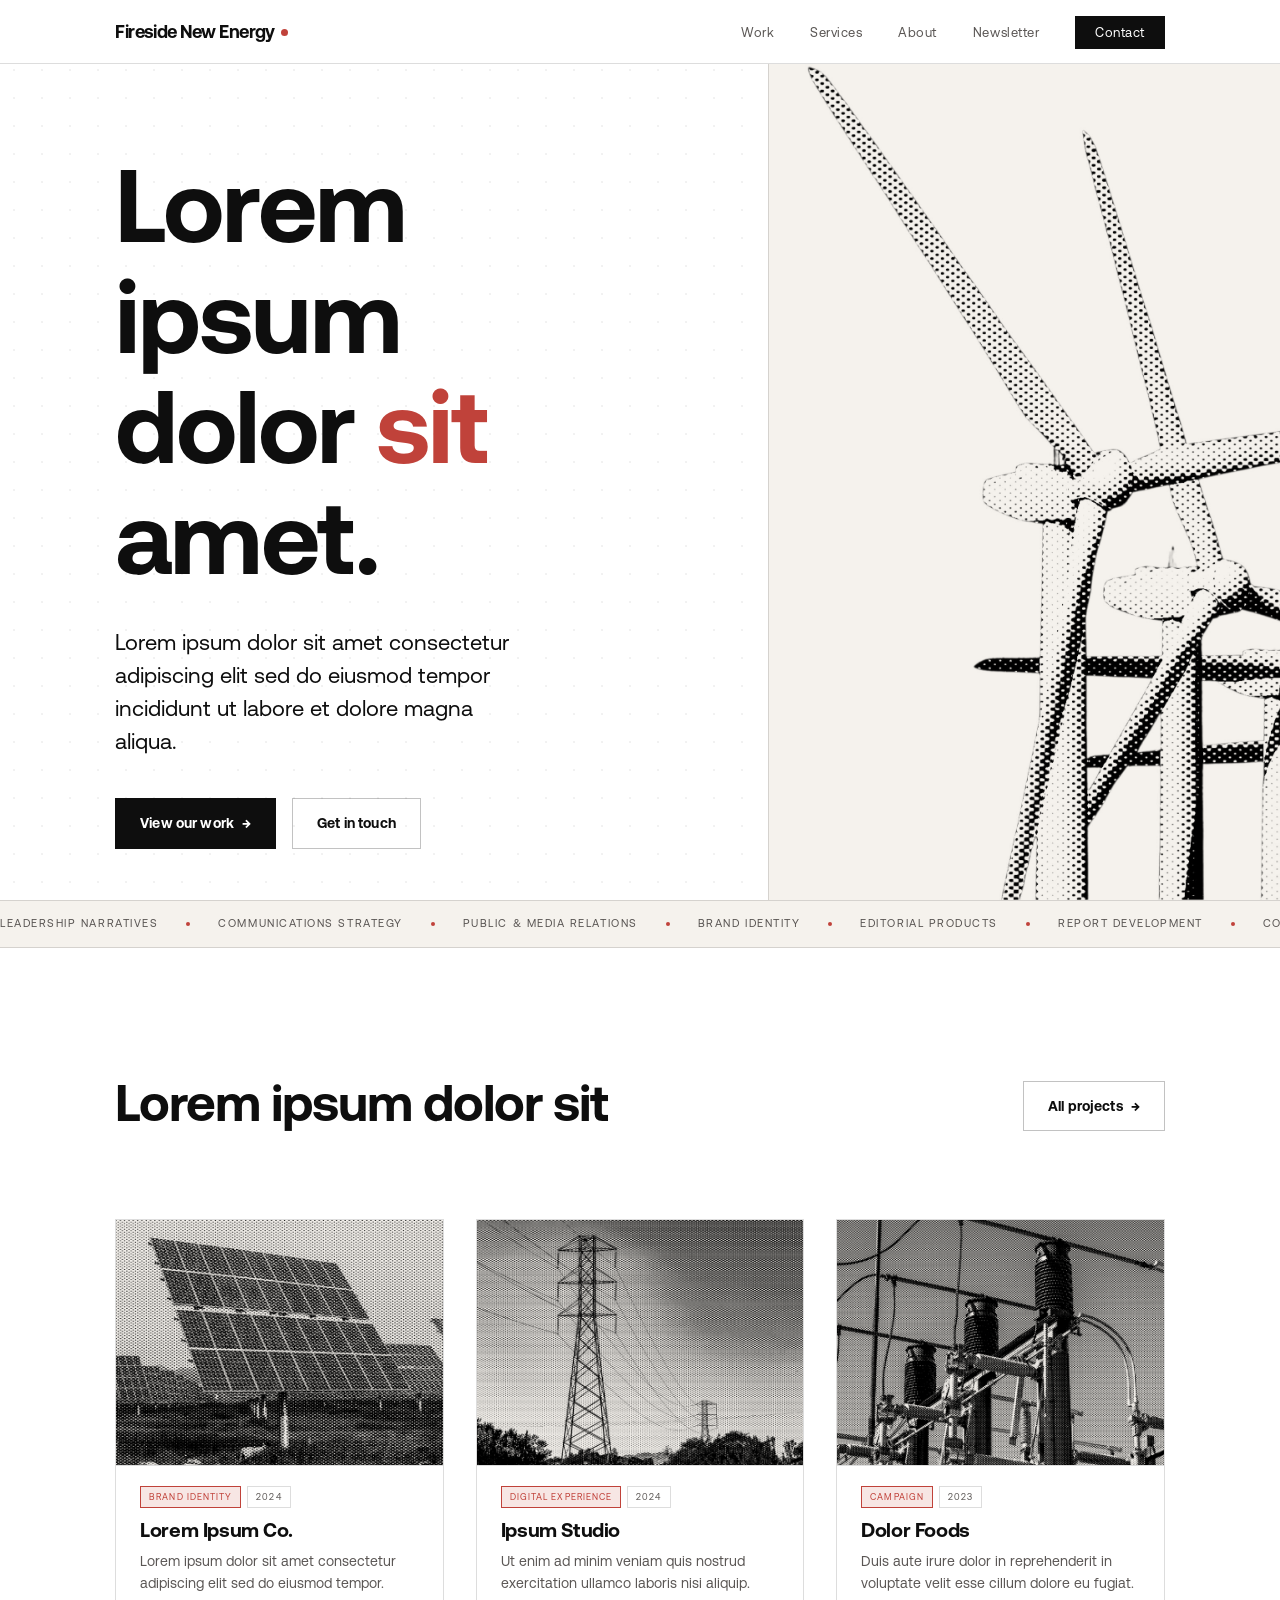
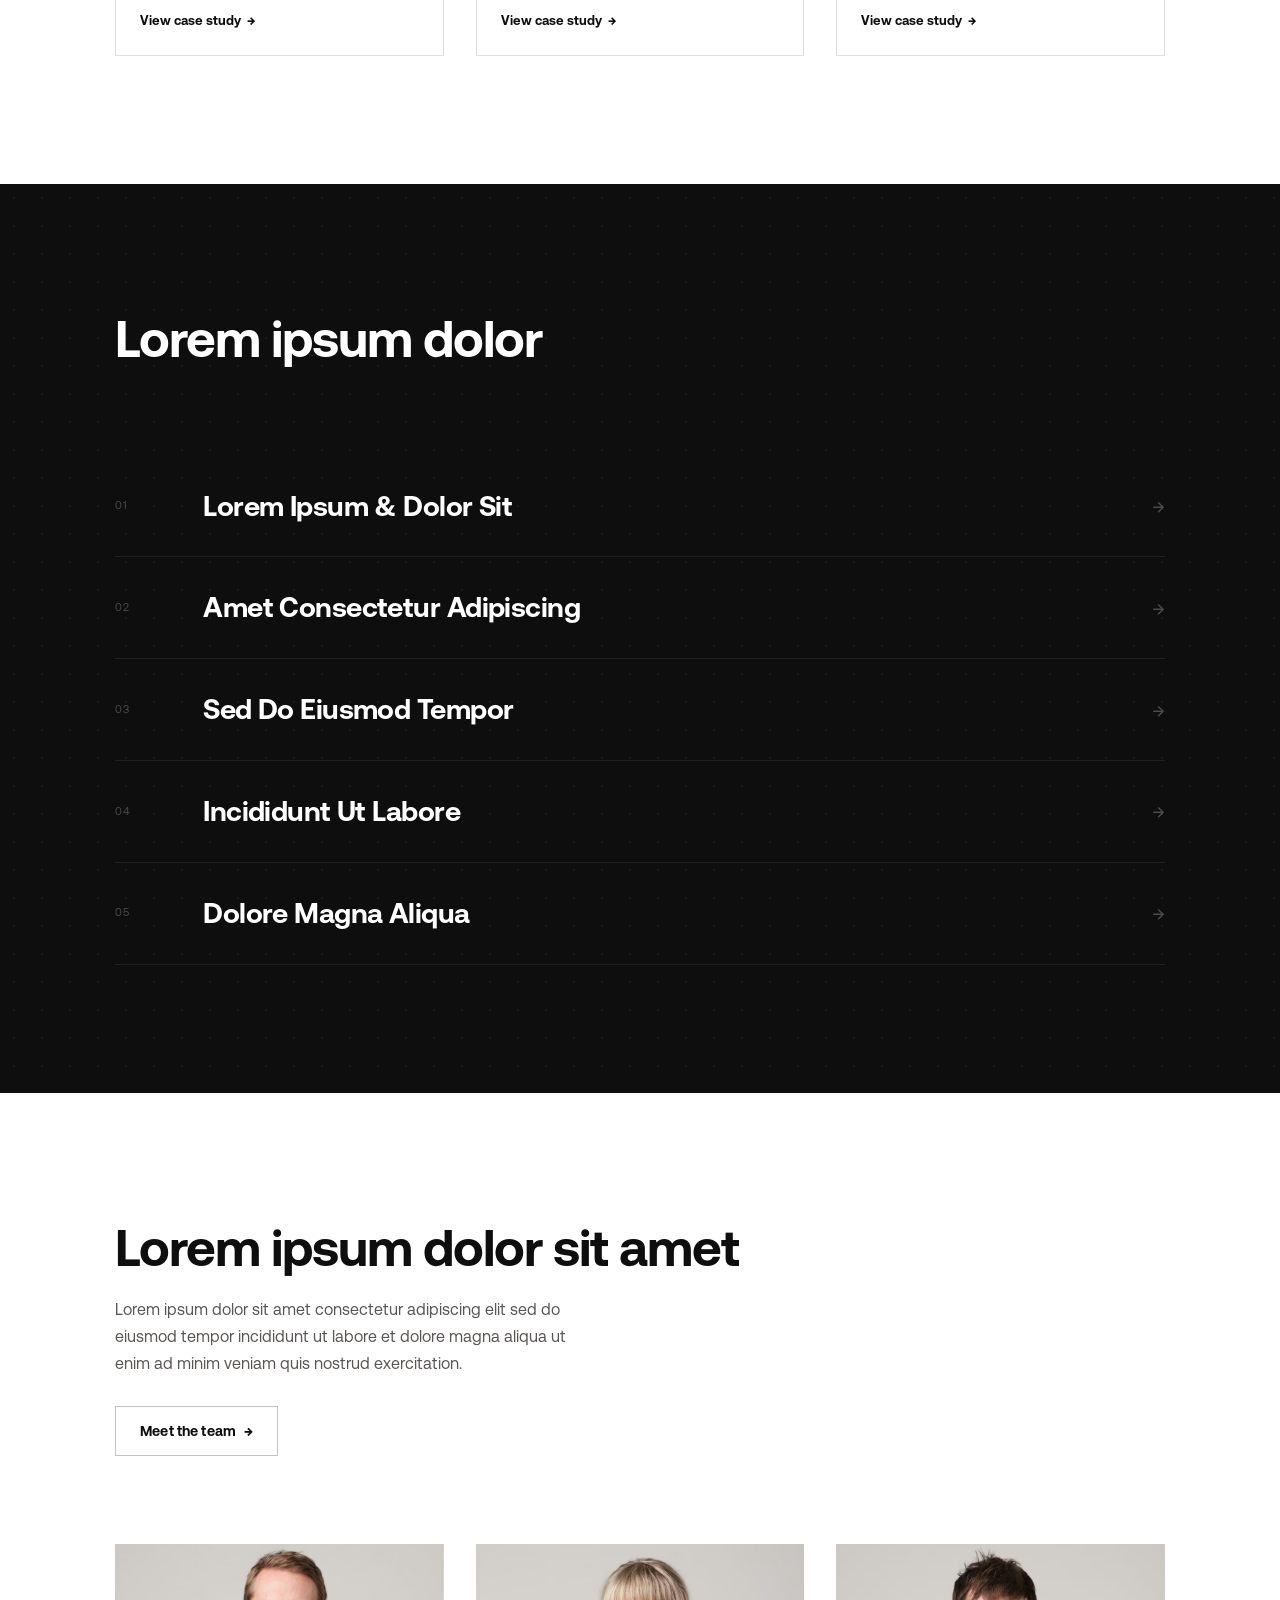
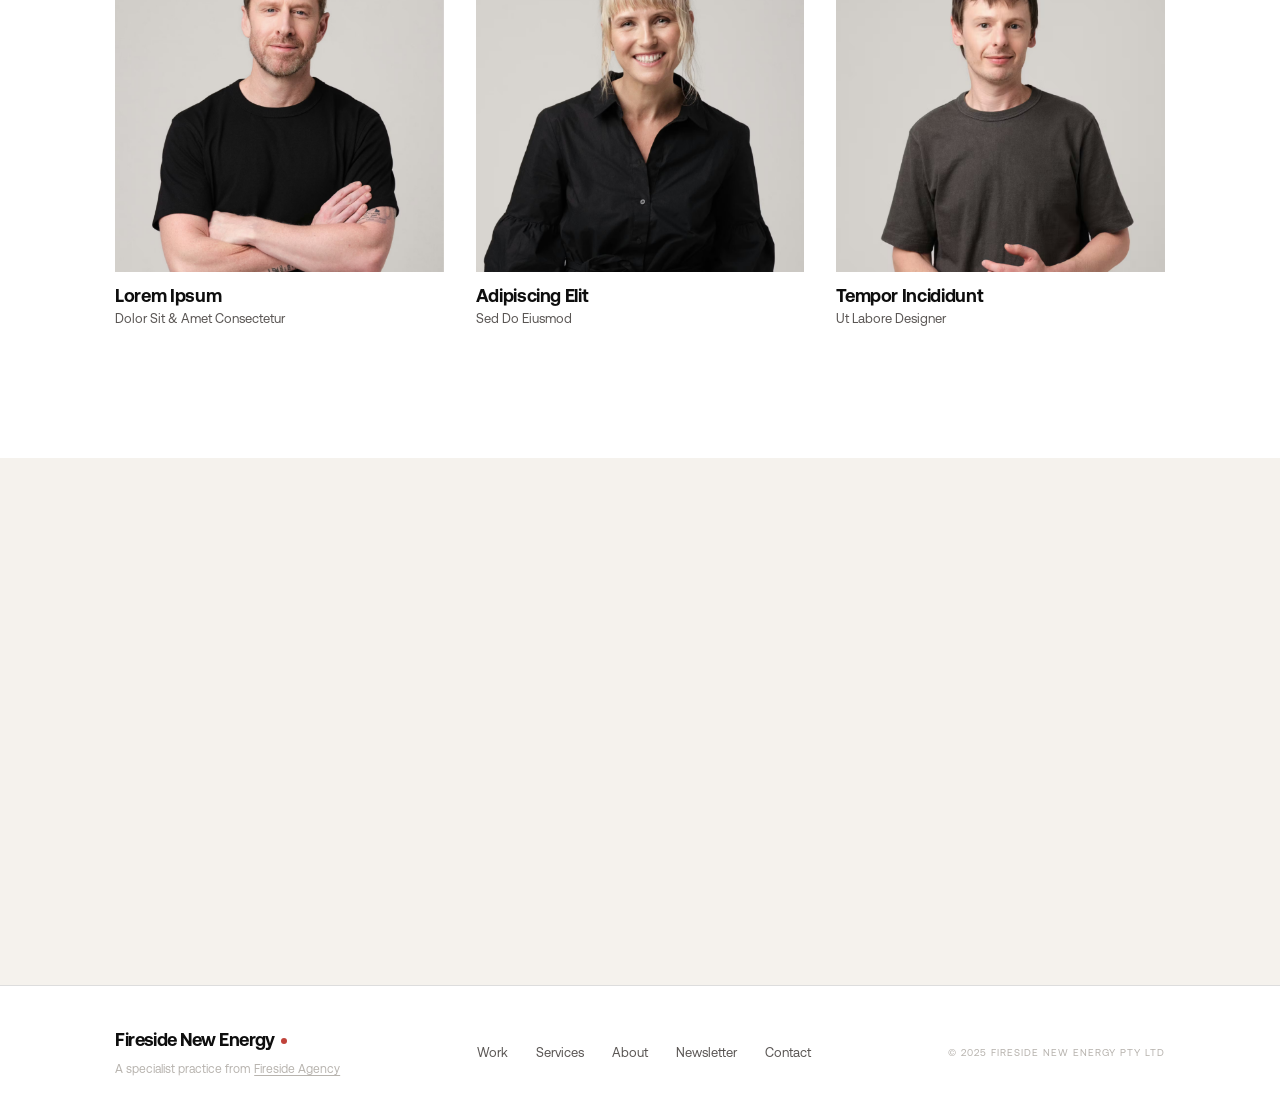
==== index.html @ 0c23ca1c "Initial commit" ====
<!DOCTYPE html>
<html lang="en">
<head>
<meta charset="UTF-8">
<meta name="viewport" content="width=device-width, initial-scale=1.0">
<title>Fireside — Creative Agency</title>
<link rel="stylesheet" href="styles.css">
<style>

/* ---- Utilities ---- */
.section { padding: clamp(72px, 10vw, 140px) 0; }

.anno {
  font-size: 10px;
  font-weight: 400;
  letter-spacing: 0.12em;
  text-transform: uppercase;
  color: var(--red);
  display: flex;
  align-items: center;
  gap: 6px;
}
.anno::before {
  content: '';
  width: 16px;
  height: 1px;
  background: var(--red);
  flex-shrink: 0;
}

/* ---- Hero ---- */
.hero {
  height: 100vh;
  display: grid;
  grid-template-columns: 1fr 40%;
  padding-top: var(--nav-h);
  overflow: hidden;
}
.hero-text {
  display: flex;
  flex-direction: column;
  justify-content: flex-end;
  padding: 0 var(--gutter);
  overflow: hidden;
}
.hero-inner {
  padding: clamp(32px, 4vw, 56px) 0;
  display: grid;
  grid-template-columns: 1fr auto;
  align-items: end;
  gap: 40px;
}
.hero-eyebrow { display: flex; align-items: center; gap: 12px; margin-bottom: 28px; }
.hero-title { max-width: 14ch; margin-bottom: 32px; }
.hero-title em { font-style: normal; color: var(--red); }
.hero-sub { display: flex; align-items: flex-start; gap: 40px; flex-wrap: wrap; }
.hero-desc { max-width: 420px; }
.hero-actions { display: flex; align-items: center; gap: 16px; flex-shrink: 0; }
.hero-image-zone {
  background: var(--cream);
  border-left: var(--border);
  overflow: hidden;
  display: flex;
  align-items: flex-end;
  justify-content: center;
}
.hero-image-zone img {
  width: 110%;
  height: 100%;
  object-fit: cover;
  object-position: left bottom;
  mix-blend-mode: multiply;
  display: block;
  transform: translateX(4%);
}

/* ---- Ticker ---- */
.ticker {
  border-top: var(--border);
  border-bottom: var(--border);
  padding: 14px 0;
  overflow: hidden;
  background: var(--cream);
}
.ticker-track {
  display: flex;
  width: max-content;
  animation: ticker 30s linear infinite;
}
.ticker-item {
  display: flex;
  align-items: center;
  font-size: 11px;
  letter-spacing: 0.14em;
  text-transform: uppercase;
  color: var(--gray-dark);
  white-space: nowrap;
  flex-shrink: 0;
}
.ticker-item .sep {
  width: 4px;
  height: 4px;
  background: var(--red);
  border-radius: 50%;
  flex-shrink: 0;
  margin: 0 28px;
}
@keyframes ticker {
  from { transform: translateX(0); }
  to   { transform: translateX(-50%); }
}

/* ---- Section header ---- */
.section-header {
  display: flex;
  align-items: flex-end;
  justify-content: space-between;
  gap: 24px;
  margin-bottom: clamp(40px, 5vw, 64px);
  padding-bottom: 24px;
  border-bottom: var(--border-bold);
}
.section-header-left { flex: 1; }

/* ---- Work cards ---- */
.work-grid {
  display: grid;
  grid-template-columns: repeat(3, 1fr);
  gap: var(--col-gap);
}
.work-card {
  display: block;
  border: var(--border);
  overflow: hidden;
  background: var(--white);
  transition: border-color 0.3s, transform 0.4s var(--ease), box-shadow 0.4s var(--ease);
  cursor: pointer;
}
.work-card:hover {
  border-color: var(--black);
  transform: translateY(-4px);
  box-shadow: 0 20px 40px rgba(14,14,14,0.08);
}
.work-card-img { aspect-ratio: 4 / 3; overflow: hidden; background: var(--cream); }
.work-card-body { padding: 20px 24px 24px; border-top: var(--border); }
.work-card-tags { display: flex; flex-wrap: wrap; gap: 6px; margin-bottom: 12px; }
.tag { font-size: 9px; letter-spacing: 0.12em; text-transform: uppercase; color: var(--gray-dark); border: var(--border); padding: 3px 8px; }
.tag-red { color: var(--red); border-color: var(--red); background: var(--red-muted); }
.work-card-title { font-size: 20px; margin-bottom: 8px; }
.work-card-desc { font-size: 14px; color: var(--gray-dark); line-height: 1.6; }
.work-card-link { display: flex; align-items: center; gap: 6px; margin-top: 16px; font-size: 13px; font-weight: 700; color: var(--black); transition: color 0.2s; }
.work-card:hover .work-card-link { color: var(--red); }
.work-card-link .arrow { transition: transform 0.3s var(--ease); }
.work-card:hover .work-card-link .arrow { transform: translateX(4px); }

/* ---- Services ---- */
.services-section {
  background: var(--black);
  color: var(--white);
  position: relative;
  overflow: hidden;
}
.services-section::before {
  content: '';
  position: absolute;
  inset: 0;
  background-image: radial-gradient(circle, rgba(255,255,255,0.04) 1px, transparent 1px);
  background-size: var(--grid-size) var(--grid-size);
}
.services-section h2 { color: var(--white); }
.services-section p { color: rgba(255,255,255,0.55); }
.services-section .section-header { border-bottom-color: rgba(255,255,255,0.12); }
.services-list { display: flex; flex-direction: column; position: relative; z-index: 1; }
.service-row {
  display: grid;
  grid-template-columns: 56px 1fr auto;
  align-items: center;
  gap: 32px;
  padding: 28px 0;
  border-bottom: 1px solid rgba(255,255,255,0.08);
  cursor: pointer;
  transition: all 0.3s var(--ease);
  position: relative;
}
.service-row::before {
  content: '';
  position: absolute;
  left: -32px; right: -32px;
  top: 0; bottom: 0;
  background: var(--red);
  opacity: 0;
  transition: opacity 0.3s;
  z-index: -1;
}
.service-row:hover::before { opacity: 0.06; }
.service-num { font-size: 11px; letter-spacing: 0.1em; color: rgba(255,255,255,0.25); }
.service-name {
  font-family: var(--font-title);
  font-weight: 700;
  font-size: clamp(20px, 2.5vw, 28px);
  color: var(--white);
  letter-spacing: -0.02em;
  transition: color 0.3s;
}
.service-row:hover .service-name { color: var(--red); }
.service-arrow { font-size: 20px; color: rgba(255,255,255,0.25); transition: all 0.3s var(--ease); }
.service-row:hover .service-arrow { color: var(--red); transform: translateX(6px); }

/* ---- Team ---- */
.team-grid {
  display: grid;
  grid-template-columns: repeat(3, 1fr);
  gap: var(--col-gap);
  margin-top: 40px;
}
.team-card { display: flex; flex-direction: column; gap: 14px; }
.team-photo { aspect-ratio: 1 / 1; overflow: hidden; }
.team-name { font-size: 18px; margin-bottom: 2px; }
.team-role { font-size: 13px; color: var(--gray-dark); }

/* ---- CTA section ---- */
.cta-section {
  background: var(--cream);
  text-align: center;
  padding: clamp(80px, 12vw, 160px) 0;
  position: relative;
  overflow: hidden;
}
.cta-inner { position: relative; z-index: 1; }
.cta-section h2 { margin-bottom: 20px; }
.cta-section p { max-width: 480px; margin: 0 auto 40px; }

/* ---- Responsive ---- */
@media (max-width: 900px) {
  .work-grid { grid-template-columns: 1fr 1fr; }
  .team-grid { grid-template-columns: 1fr 1fr; }
  .hero { grid-template-columns: 1fr; }
  .hero-image-zone { display: none; }
  .hero-inner { grid-template-columns: 1fr; }
}
@media (max-width: 600px) {
  .work-grid { grid-template-columns: 1fr; }
  .team-grid { grid-template-columns: 1fr; }
  .section-header { flex-direction: column; align-items: flex-start; }
}
</style>
</head>
<body>

<!-- NAV + WORDMARK (injected by components.js) -->
<div id="site-nav"></div>

<!-- HERO -->
<section class="hero">
  <div class="hero-text">
    <div class="hero-inner">
      <div>
        <h1 class="hero-title reveal">
          <!-- cms:hero_title -->Lorem ipsum<br>dolor <em>sit</em><br>amet.<!-- /cms:hero_title -->
        </h1>
        <div class="hero-sub reveal reveal-delay-1">
          <p class="lead hero-desc">
            <!-- cms:hero_desc -->Lorem ipsum dolor sit amet consectetur adipiscing elit sed do eiusmod tempor incididunt ut labore et dolore magna aliqua.<!-- /cms:hero_desc -->
          </p>
          <div class="hero-actions">
            <a href="work.html" class="btn btn-primary btn-arrow"><!-- cms:hero_cta_primary -->View our work<!-- /cms:hero_cta_primary --></a>
            <a href="contact.html" class="btn btn-outline"><!-- cms:hero_cta_secondary -->Get in touch<!-- /cms:hero_cta_secondary --></a>
          </div>
        </div>
      </div>
    </div>
  </div>
  <div class="hero-image-zone">
    <img src="fIRE.png" alt="Halftone wind turbine illustration">
  </div>
</section>

<!-- TICKER -->
<div class="ticker">
  <div class="ticker-track" id="ticker-track">
    <span class="ticker-item">Leadership Narratives <span class="sep"></span></span>
    <span class="ticker-item">Communications Strategy <span class="sep"></span></span>
    <span class="ticker-item">Public & Media Relations <span class="sep"></span></span>
    <span class="ticker-item">Brand Identity <span class="sep"></span></span>
    <span class="ticker-item">Editorial Products <span class="sep"></span></span>
    <span class="ticker-item">Report Development <span class="sep"></span></span>
    <span class="ticker-item">Content Creation <span class="sep"></span></span>
    <span class="ticker-item">Crisis Management <span class="sep"></span></span>
    <span class="ticker-item">Organisational Narratives <span class="sep"></span></span>
    <span class="ticker-item">Campaign Development <span class="sep"></span></span>
    <span class="ticker-item">In-House Comms Support <span class="sep"></span></span>
    <span class="ticker-item">Leadership Narratives <span class="sep"></span></span>
    <span class="ticker-item">Communications Strategy <span class="sep"></span></span>
    <span class="ticker-item">Public & Media Relations <span class="sep"></span></span>
    <span class="ticker-item">Brand Identity <span class="sep"></span></span>
    <span class="ticker-item">Editorial Products <span class="sep"></span></span>
    <span class="ticker-item">Report Development <span class="sep"></span></span>
    <span class="ticker-item">Content Creation <span class="sep"></span></span>
    <span class="ticker-item">Crisis Management <span class="sep"></span></span>
    <span class="ticker-item">Organisational Narratives <span class="sep"></span></span>
    <span class="ticker-item">Campaign Development <span class="sep"></span></span>
    <span class="ticker-item">In-House Comms Support <span class="sep"></span></span>
    <span class="ticker-item">Environmental Design <span class="sep"></span></span>
  </div>
</div>

<!-- SELECTED WORK -->
<section class="section">
  <div class="container">
    <div class="section-header reveal">
      <div class="section-header-left">
        <h2><!-- cms:work_section_title -->Lorem ipsum dolor sit<!-- /cms:work_section_title --></h2>
      </div>
      <a href="work.html" class="btn btn-outline btn-arrow">All projects</a>
    </div>

    <div class="work-grid">

      <!-- Card 1 -->
      <a href="case-study.html" class="work-card reveal">
        <div class="work-card-img">
          <img src="43_ideas.png" alt="Solar panels — Hearthstone Co." style="width:100%;height:100%;object-fit:cover;object-position:center;display:block;mix-blend-mode:multiply;background:var(--cream);">
        </div>
        <div class="work-card-body">
          <div class="work-card-tags">
            <span class="tag tag-red"><!-- cms:work_card1_tag -->Brand Identity<!-- /cms:work_card1_tag --></span>
            <span class="tag">2024</span>
          </div>
          <h3 class="work-card-title"><!-- cms:work_card1_title -->Lorem Ipsum Co.<!-- /cms:work_card1_title --></h3>
          <p class="work-card-desc"><!-- cms:work_card1_desc -->Lorem ipsum dolor sit amet consectetur adipiscing elit sed do eiusmod tempor.<!-- /cms:work_card1_desc --></p>
          <span class="work-card-link">View case study <span class="arrow">→</span></span>
        </div>
      </a>

      <!-- Card 2 -->
      <a href="case-study.html" class="work-card reveal reveal-delay-1">
        <div class="work-card-img">
          <img src="43_ideas__2_.png" alt="Electricity pylons — Vellum Studio" style="width:100%;height:100%;object-fit:cover;object-position:center top;display:block;mix-blend-mode:multiply;background:var(--cream);">
        </div>
        <div class="work-card-body">
          <div class="work-card-tags">
            <span class="tag tag-red"><!-- cms:work_card2_tag -->Digital Experience<!-- /cms:work_card2_tag --></span>
            <span class="tag">2024</span>
          </div>
          <h3 class="work-card-title"><!-- cms:work_card2_title -->Ipsum Studio<!-- /cms:work_card2_title --></h3>
          <p class="work-card-desc"><!-- cms:work_card2_desc -->Ut enim ad minim veniam quis nostrud exercitation ullamco laboris nisi aliquip.<!-- /cms:work_card2_desc --></p>
          <span class="work-card-link">View case study <span class="arrow">→</span></span>
        </div>
      </a>

      <!-- Card 3 -->
      <a href="case-study.html" class="work-card reveal reveal-delay-2">
        <div class="work-card-img">
          <img src="43_ideas__3_.png" alt="Electrical substation — Mesa Foods" style="width:100%;height:100%;object-fit:cover;object-position:center;display:block;mix-blend-mode:multiply;background:var(--cream);">
        </div>
        <div class="work-card-body">
          <div class="work-card-tags">
            <span class="tag tag-red"><!-- cms:work_card3_tag -->Campaign<!-- /cms:work_card3_tag --></span>
            <span class="tag">2023</span>
          </div>
          <h3 class="work-card-title"><!-- cms:work_card3_title -->Dolor Foods<!-- /cms:work_card3_title --></h3>
          <p class="work-card-desc"><!-- cms:work_card3_desc -->Duis aute irure dolor in reprehenderit in voluptate velit esse cillum dolore eu fugiat.<!-- /cms:work_card3_desc --></p>
          <span class="work-card-link">View case study <span class="arrow">→</span></span>
        </div>
      </a>

    </div>
  </div>
</section>

<!-- SERVICES -->
<section class="section services-section">
  <div class="container">
    <div class="section-header reveal">
      <div class="section-header-left">
        <h2><!-- cms:services_title -->Lorem ipsum dolor<!-- /cms:services_title --></h2>
      </div>
    </div>

    <div class="services-list">
      <div class="service-row reveal">
        <span class="service-num">01</span>
        <span class="service-name"><!-- cms:service_1 -->Lorem Ipsum & Dolor Sit<!-- /cms:service_1 --></span>
        <span class="service-arrow">→</span>
      </div>
      <div class="service-row reveal reveal-delay-1">
        <span class="service-num">02</span>
        <span class="service-name"><!-- cms:service_2 -->Amet Consectetur Adipiscing<!-- /cms:service_2 --></span>
        <span class="service-arrow">→</span>
      </div>
      <div class="service-row reveal reveal-delay-2">
        <span class="service-num">03</span>
        <span class="service-name"><!-- cms:service_3 -->Sed Do Eiusmod Tempor<!-- /cms:service_3 --></span>
        <span class="service-arrow">→</span>
      </div>
      <div class="service-row reveal reveal-delay-3">
        <span class="service-num">04</span>
        <span class="service-name"><!-- cms:service_4 -->Incididunt Ut Labore<!-- /cms:service_4 --></span>
        <span class="service-arrow">→</span>
      </div>
      <div class="service-row reveal">
        <span class="service-num">05</span>
        <span class="service-name"><!-- cms:service_5 -->Dolore Magna Aliqua<!-- /cms:service_5 --></span>
        <span class="service-arrow">→</span>
      </div>
    </div>
  </div>
</section>

<!-- TEAM -->
<section class="section">
  <div class="container">
    <div class="section-header reveal">
      <div class="section-header-left">
        <h2><!-- cms:team_title -->Lorem ipsum dolor sit amet<!-- /cms:team_title --></h2>
        <p class="reveal" style="margin-top:20px;max-width:480px"><!-- cms:about_desc -->Lorem ipsum dolor sit amet consectetur adipiscing elit sed do eiusmod tempor incididunt ut labore et dolore magna aliqua ut enim ad minim veniam quis nostrud exercitation.<!-- /cms:about_desc --></p>
        <a href="about.html" class="btn btn-outline btn-arrow reveal" style="margin-top:28px"><!-- cms:about_cta -->Meet the team<!-- /cms:about_cta --></a>
      </div>
    </div>

    <div class="team-grid">
      <div class="team-card reveal">
        <div class="team-photo">
          <img src="1.png" alt="Alex Morrison" style="width:100%;height:100%;object-fit:cover;object-position:center;display:block;">
        </div>
        <div>
          <h4 class="team-name"><!-- cms:team1_name -->Lorem Ipsum<!-- /cms:team1_name --></h4>
          <p class="team-role"><!-- cms:team1_role -->Dolor Sit & Amet Consectetur<!-- /cms:team1_role --></p>
        </div>
      </div>
      <div class="team-card reveal reveal-delay-1">
        <div class="team-photo">
          <img src="2.png" alt="Jamie Chen" style="width:100%;height:100%;object-fit:cover;object-position:center;display:block;">
        </div>
        <div>
          <h4 class="team-name"><!-- cms:team2_name -->Adipiscing Elit<!-- /cms:team2_name --></h4>
          <p class="team-role"><!-- cms:team2_role -->Sed Do Eiusmod<!-- /cms:team2_role --></p>
        </div>
      </div>
      <div class="team-card reveal reveal-delay-2">
        <div class="team-photo">
          <img src="3.png" alt="Sam Rivera" style="width:100%;height:100%;object-fit:cover;object-position:center;display:block;">
        </div>
        <div>
          <h4 class="team-name"><!-- cms:team3_name -->Tempor Incididunt<!-- /cms:team3_name --></h4>
          <p class="team-role"><!-- cms:team3_role -->Ut Labore Designer<!-- /cms:team3_role --></p>
        </div>
      </div>
    </div>
  </div>
</section>

<!-- CTA -->
<section class="cta-section">
  <div class="container cta-inner">
    <h2 class="reveal"><!-- cms:cta_title -->Amet consectetur adipiscing?<!-- /cms:cta_title --></h2>
    <p class="reveal reveal-delay-1"><!-- cms:cta_desc -->Lorem ipsum dolor sit amet consectetur adipiscing elit sed do eiusmod tempor incididunt ut labore et dolore magna aliqua.<!-- /cms:cta_desc --></p>
    <a href="contact.html" class="btn btn-primary btn-arrow reveal reveal-delay-2"><!-- cms:cta_button -->Start a conversation<!-- /cms:cta_button --></a>
  </div>
</section>

<!-- FOOTER (injected by components.js) -->
<div id="site-footer"></div>

<script>
// Scroll reveal
const observer = new IntersectionObserver((entries) => {
  entries.forEach(e => {
    if (e.isIntersecting) {
      e.target.classList.add('visible');
    }
  });
}, { threshold: 0.1, rootMargin: '0px 0px -40px 0px' });

document.querySelectorAll('.reveal').forEach(el => observer.observe(el));

// Initial hero reveal
setTimeout(() => {
  document.querySelectorAll('.hero .reveal').forEach(el => el.classList.add('visible'));
}, 100);
</script>

<script src="components.js"></script>
</body>
</html>
---- styles.css ----
/* ============================================================
   Fireside New Energy — Shared Stylesheet
   ============================================================ */

/* ---- Fonts ---- */
@font-face {
  font-family: 'Aeonik';
  src: url('font/aeonik-regular.woff2') format('woff2'),
       url('font/aeonik-regular.woff') format('woff');
  font-weight: 400;
  font-style: normal;
  font-display: swap;
}
@font-face {
  font-family: 'Aeonik';
  src: url('font/aeonik-regularitalic.woff2') format('woff2'),
       url('font/aeonik-regularitalic.woff') format('woff');
  font-weight: 400;
  font-style: italic;
  font-display: swap;
}
@font-face {
  font-family: 'Aeonik';
  src: url('font/aeonik-bold.woff2') format('woff2'),
       url('font/aeonik-bold.woff') format('woff');
  font-weight: 700;
  font-style: normal;
  font-display: swap;
}
@font-face {
  font-family: 'Aeonik';
  src: url('font/aeonik-bolditalic.woff2') format('woff2'),
       url('font/aeonik-bolditalic.woff') format('woff');
  font-weight: 700;
  font-style: italic;
  font-display: swap;
}
@font-face {
  font-family: 'Aeonik';
  src: url('font/aeonik-black.woff2') format('woff2'),
       url('font/aeonik-black.woff') format('woff');
  font-weight: 900;
  font-style: normal;
  font-display: swap;
}
@font-face {
  font-family: 'Aeonik';
  src: url('font/aeonik-blackitalic.woff2') format('woff2'),
       url('font/aeonik-blackitalic.woff') format('woff');
  font-weight: 900;
  font-style: italic;
  font-display: swap;
}

/* ---- Design tokens ---- */
:root {
  --white:       #FFFFFF;
  --cream:       #F5F2ED;
  --black:       #0E0E0E;
  --red:         #C0423A;
  --red-muted:   #C0423A22;
  --gray-light:  #E8E4DF;
  --gray-mid:    #B8B4AF;
  --gray-dark:   #5A5654;

  --font-title:  'Aeonik', 'DM Sans', sans-serif;
  --font-body:   'Aeonik', 'DM Sans', sans-serif;

  --grid-color:  rgba(14,14,14,0.055);
  --grid-size:   28px;

  --border:      1px solid rgba(14,14,14,0.14);
  --border-bold: none;

  --radius-sm:   0px;
  --radius-md:   0px;

  --nav-h:       64px;
  --gutter:      clamp(48px, 9vw, 160px);
  --col-gap:     32px;

  --ease:        cubic-bezier(0.16, 1, 0.3, 1);
}

/* ---- Reset ---- */
*, *::before, *::after { box-sizing: border-box; margin: 0; padding: 0; }
html { scroll-behavior: smooth; }

/* ---- Base ---- */
body {
  font-family: var(--font-body);
  font-weight: 400;
  background: var(--white);
  color: var(--black);
  font-size: 16px;
  line-height: 1.6;
  -webkit-font-smoothing: antialiased;
  background-image: radial-gradient(circle, var(--grid-color) 1px, transparent 1px);
  background-size: var(--grid-size) var(--grid-size);
  background-attachment: fixed;
}

/* ---- Typography ---- */
h1, h2, h3, h4, h5 {
  font-family: var(--font-title);
  font-weight: 700;
  line-height: 1.08;
  letter-spacing: -0.02em;
}

h1 { font-size: clamp(52px, 8vw, 112px); }
h2 { font-size: clamp(32px, 4vw, 56px); }
h3 { font-size: clamp(20px, 2.5vw, 28px); }
h4 { font-size: 18px; }

p { font-size: 16px; line-height: 1.7; color: var(--gray-dark); }
p.lead { font-size: clamp(17px, 2vw, 22px); color: var(--black); line-height: 1.5; }

a { color: inherit; text-decoration: none; }

/* ---- Layout ---- */
.container {
  width: 100%;
  padding: 0 var(--gutter);
}

/* ---- Wordmark ---- */
.wordmark {
  position: fixed;
  top: 0;
  left: var(--gutter);
  height: var(--nav-h);
  z-index: 200;
  font-family: var(--font-title);
  font-weight: 700;
  font-size: 18px;
  letter-spacing: -0.03em;
  color: var(--black);
  display: flex;
  align-items: center;
  gap: 6px;
  text-decoration: none;
  mix-blend-mode: multiply;
}
.wordmark .dot {
  width: 7px; height: 7px;
  background: var(--red);
  border-radius: 50%;
  display: inline-block;
}

/* ---- Nav ---- */
nav {
  position: fixed;
  top: 0; left: 0; right: 0;
  z-index: 100;
  height: var(--nav-h);
  background: rgba(255,255,255,0.92);
  backdrop-filter: blur(8px);
  border-bottom: var(--border);
}
.nav-inner {
  height: 100%;
  display: flex;
  align-items: center;
  justify-content: flex-end;
}
.nav-links {
  display: flex;
  align-items: center;
  gap: 36px;
  list-style: none;
}
.nav-links a {
  font-size: 13px;
  font-weight: 400;
  letter-spacing: 0.04em;
  color: var(--gray-dark);
  transition: color 0.2s;
  position: relative;
}
.nav-links a::after {
  content: '';
  position: absolute;
  bottom: -2px; left: 0;
  width: 0; height: 1px;
  background: var(--red);
  transition: width 0.3s var(--ease);
}
.nav-links a:hover { color: var(--black); }
.nav-links a:hover::after { width: 100%; }
.nav-cta {
  font-size: 13px;
  font-weight: 700;
  letter-spacing: 0.04em;
  color: var(--white) !important;
  background: var(--black);
  padding: 9px 20px;
  border-radius: var(--radius-sm);
  transition: background 0.2s !important;
}
.nav-cta:hover { background: var(--red) !important; }
.nav-cta::after { display: none !important; }
.nav-burger {
  display: none;
  flex-direction: column;
  gap: 5px;
  cursor: pointer;
  padding: 4px;
  background: none;
  border: none;
}
.nav-burger span {
  display: block;
  width: 24px; height: 1.5px;
  background: var(--black);
  transition: all 0.3s;
}

/* ---- Buttons ---- */
.btn {
  display: inline-flex;
  align-items: center;
  gap: 8px;
  font-family: var(--font-title);
  font-weight: 700;
  font-size: 14px;
  letter-spacing: 0.01em;
  padding: 13px 24px;
  border-radius: var(--radius-sm);
  border: 1.5px solid transparent;
  cursor: pointer;
  transition: all 0.25s var(--ease);
  white-space: nowrap;
}
.btn-primary { background: var(--black); color: var(--white); border-color: var(--black); }
.btn-primary:hover { background: var(--red); border-color: var(--red); }
.btn-outline { background: transparent; color: var(--black); border-color: rgba(14,14,14,0.25); }
.btn-outline:hover { border-color: var(--black); }
.btn-arrow::after { content: '→'; transition: transform 0.25s var(--ease); }
.btn-arrow:hover::after { transform: translateX(4px); }

/* ---- Tags ---- */
.tag {
  font-size: 10px;
  letter-spacing: 0.1em;
  text-transform: uppercase;
  color: var(--gray-dark);
  border: var(--border);
  padding: 3px 8px;
}
.tag-red {
  color: var(--red);
  border-color: var(--red);
  background: var(--red-muted);
}

/* ---- Page hero (inner pages) ---- */
.page-hero {
  padding-top: calc(var(--nav-h) + clamp(64px, 10vw, 120px));
  padding-bottom: clamp(48px, 7vw, 96px);
}
.page-hero h1 { margin-bottom: 28px; }
.page-hero p.lead { max-width: 560px; }

/* ---- CTA strip ---- */
.cta-strip {
  padding: clamp(64px, 9vw, 120px) 0;
  display: flex;
  align-items: center;
  justify-content: space-between;
  gap: 40px;
  flex-wrap: wrap;
}
.cta-strip h2 { max-width: 16ch; }

/* ---- Footer ---- */
footer {
  padding: 40px 0;
  border-top: var(--border);
  background: var(--white);
}
.footer-inner {
  display: flex;
  align-items: center;
  justify-content: space-between;
  gap: 24px;
  flex-wrap: wrap;
}
.footer-logo-col {
  display: flex;
  flex-direction: column;
  gap: 6px;
}
.footer-logo {
  font-family: var(--font-title);
  font-weight: 700;
  font-size: 18px;
  letter-spacing: -0.03em;
  display: flex;
  align-items: center;
  gap: 6px;
}
.footer-tagline {
  font-size: 12px;
  color: var(--gray-mid);
  line-height: 1.4;
}
.footer-tagline a {
  color: var(--gray-mid);
  text-decoration: underline;
  text-underline-offset: 2px;
  transition: color 0.2s;
}
.footer-tagline a:hover { color: var(--black); }
.footer-links {
  display: flex;
  gap: 28px;
  list-style: none;
}
.footer-links a {
  font-size: 13px;
  color: var(--gray-dark);
  transition: color 0.2s;
}
.footer-links a:hover { color: var(--black); }
.footer-copy {
  font-size: 10px;
  letter-spacing: 0.1em;
  color: var(--gray-mid);
  text-transform: uppercase;
}

/* ---- Reveal animation ---- */
.reveal {
  opacity: 0;
  transform: translateY(28px);
  transition: opacity 0.7s var(--ease), transform 0.7s var(--ease);
}
.reveal.visible { opacity: 1; transform: translateY(0); }
.reveal-delay-1 { transition-delay: 0.1s; }
.reveal-delay-2 { transition-delay: 0.2s; }
.reveal-delay-3 { transition-delay: 0.3s; }

/* ---- Responsive ---- */
@media (max-width: 600px) {
  .nav-links { display: none; }
  .nav-burger { display: flex; }
}
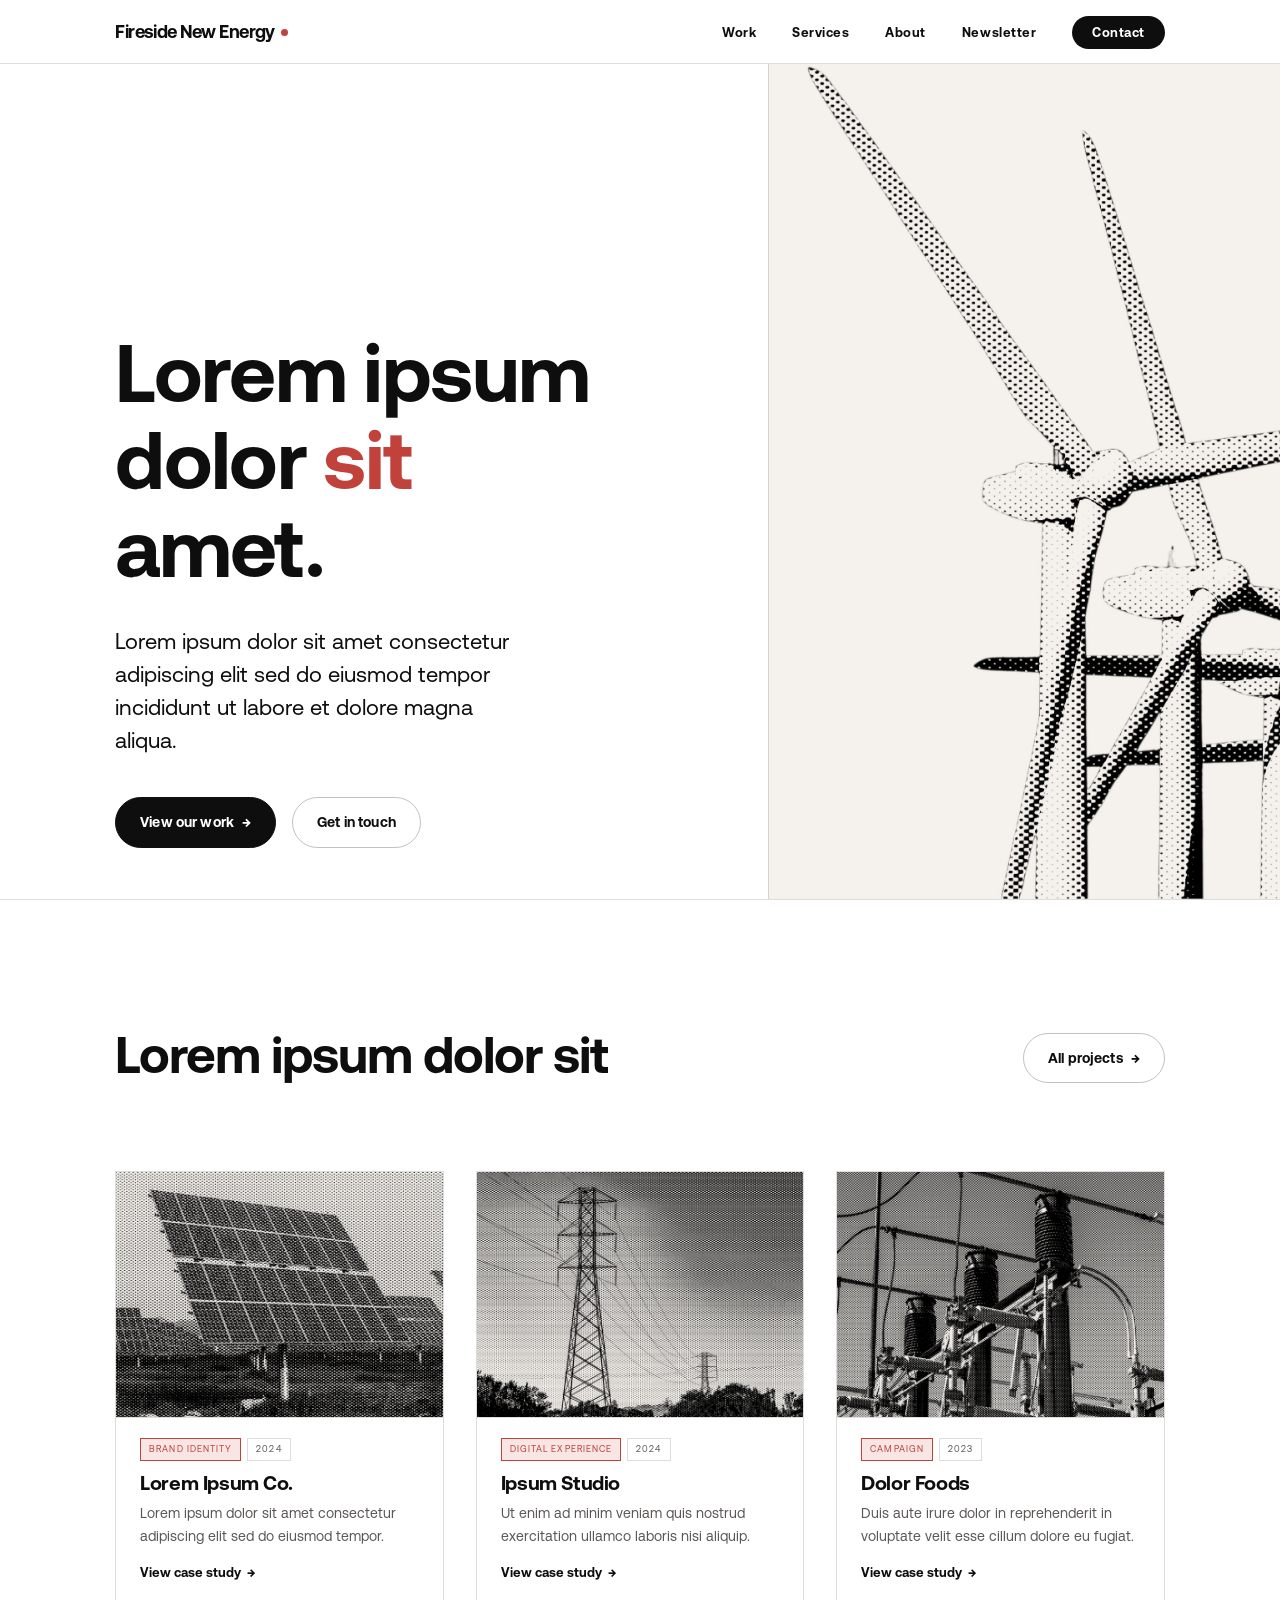
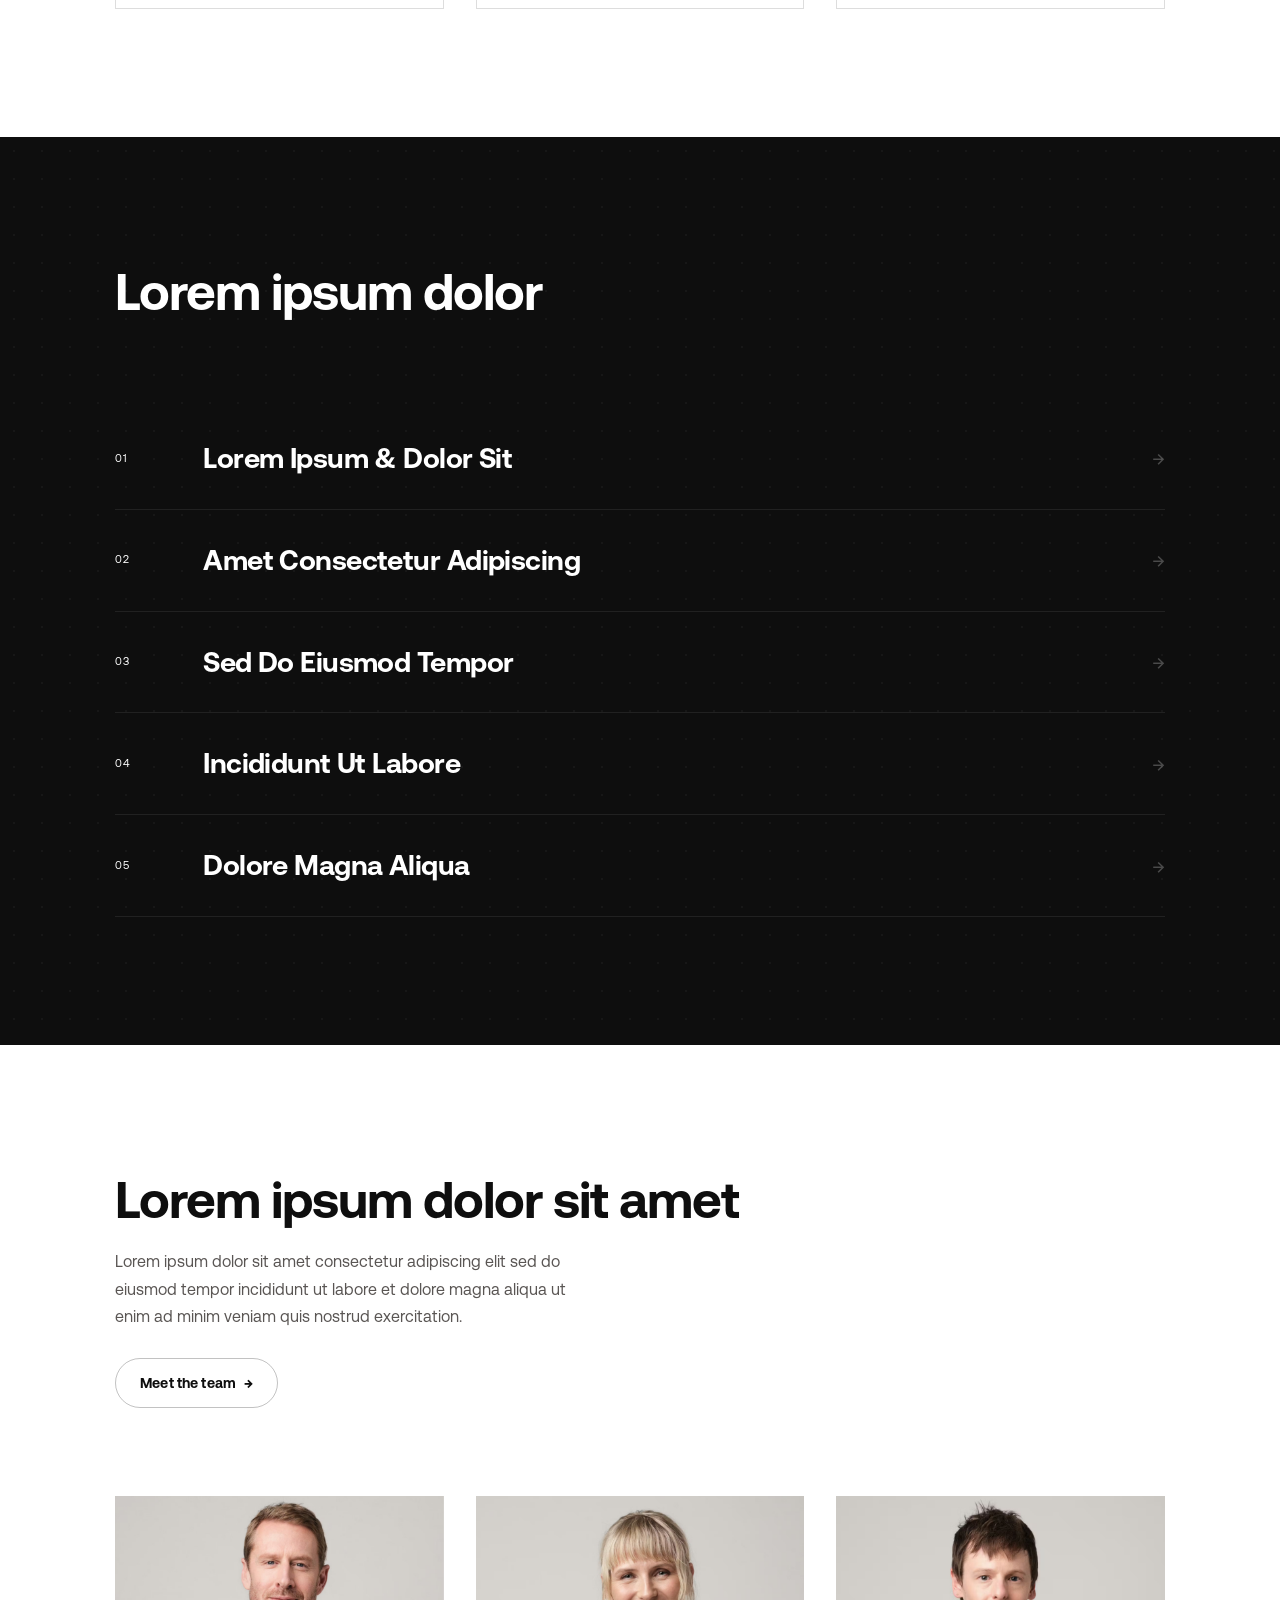
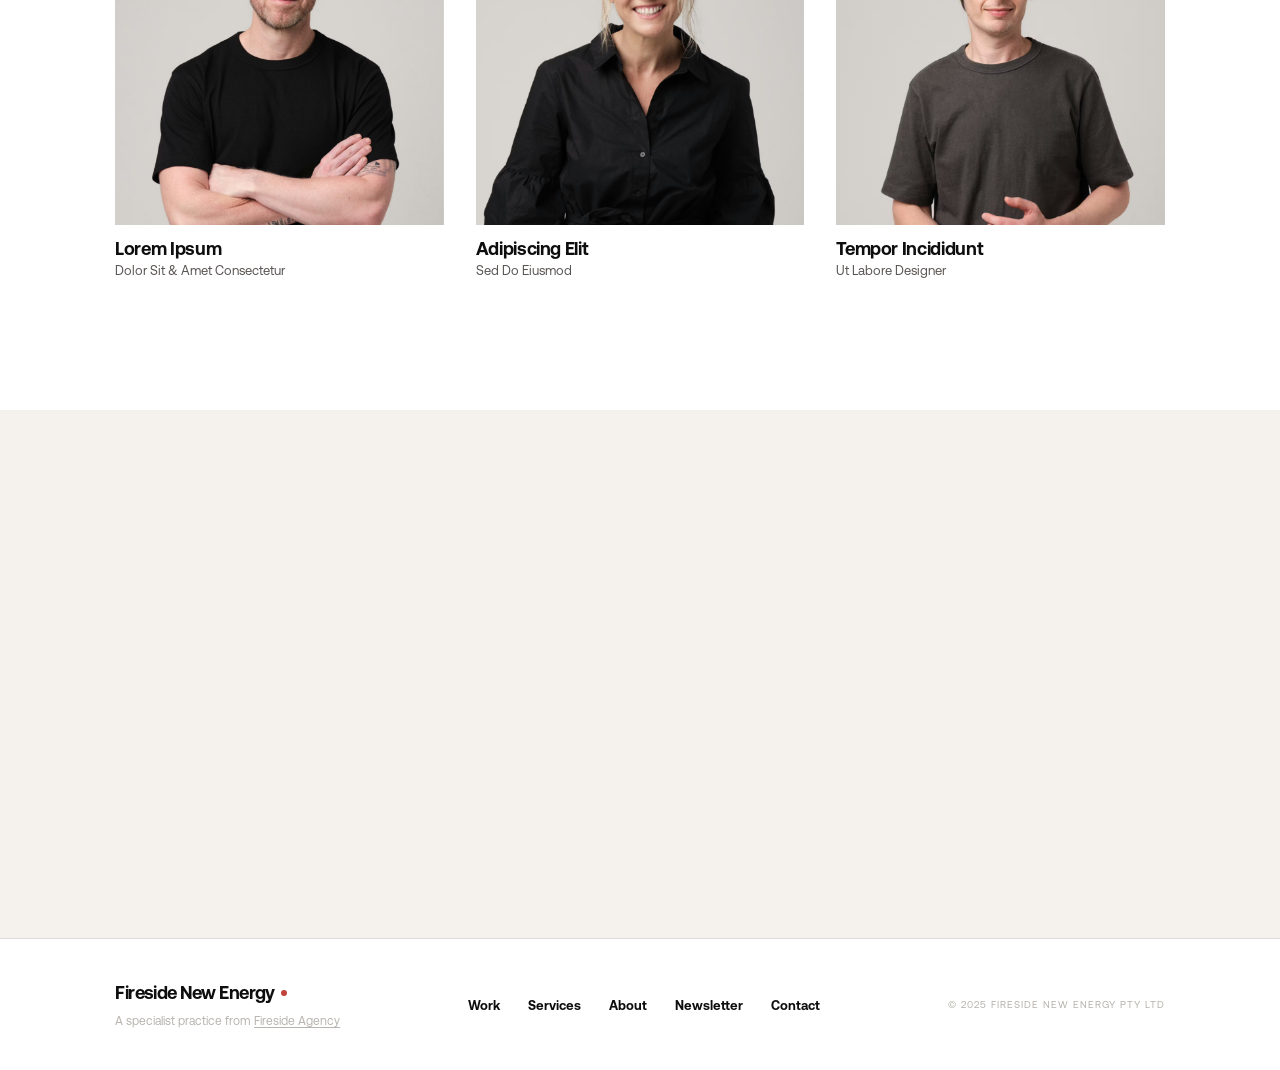
==== commit 8bbfbb39: "UI refinements: round buttons, nav/footer updates, hero fixes, simplified case study layout - Switch" ====
--- a/index.html
+++ b/index.html
@@ -30,11 +30,13 @@
 
 /* ---- Hero ---- */
 .hero {
-  height: 100vh;
+  height: 100svh;
+  min-height: 600px;
   display: grid;
   grid-template-columns: 1fr 40%;
   padding-top: var(--nav-h);
-  overflow: hidden;
+  overflow-x: hidden;
+  border-bottom: var(--border);
 }
 .hero-text {
   display: flex;
@@ -51,7 +53,7 @@
   gap: 40px;
 }
 .hero-eyebrow { display: flex; align-items: center; gap: 12px; margin-bottom: 28px; }
-.hero-title { max-width: 14ch; margin-bottom: 32px; }
+.hero-title { max-width: 14ch; margin-bottom: 32px; font-size: clamp(40px, min(8vw, 9vh), 112px); }
 .hero-title em { font-style: normal; color: var(--red); }
 .hero-sub { display: flex; align-items: flex-start; gap: 40px; flex-wrap: wrap; }
 .hero-desc { max-width: 420px; }
@@ -74,41 +76,6 @@
   transform: translateX(4%);
 }
 
-/* ---- Ticker ---- */
-.ticker {
-  border-top: var(--border);
-  border-bottom: var(--border);
-  padding: 14px 0;
-  overflow: hidden;
-  background: var(--cream);
-}
-.ticker-track {
-  display: flex;
-  width: max-content;
-  animation: ticker 30s linear infinite;
-}
-.ticker-item {
-  display: flex;
-  align-items: center;
-  font-size: 11px;
-  letter-spacing: 0.14em;
-  text-transform: uppercase;
-  color: var(--gray-dark);
-  white-space: nowrap;
-  flex-shrink: 0;
-}
-.ticker-item .sep {
-  width: 4px;
-  height: 4px;
-  background: var(--red);
-  border-radius: 50%;
-  flex-shrink: 0;
-  margin: 0 28px;
-}
-@keyframes ticker {
-  from { transform: translateX(0); }
-  to   { transform: translateX(-50%); }
-}
 
 /* ---- Section header ---- */
 .section-header {
@@ -193,7 +160,7 @@
   z-index: -1;
 }
 .service-row:hover::before { opacity: 0.06; }
-.service-num { font-size: 11px; letter-spacing: 0.1em; color: rgba(255,255,255,0.25); }
+.service-num { font-size: 11px; letter-spacing: 0.1em; color: var(--white); }
 .service-name {
   font-family: var(--font-title);
   font-weight: 700;
@@ -275,34 +242,6 @@
   </div>
 </section>
 
-<!-- TICKER -->
-<div class="ticker">
-  <div class="ticker-track" id="ticker-track">
-    <span class="ticker-item">Leadership Narratives <span class="sep"></span></span>
-    <span class="ticker-item">Communications Strategy <span class="sep"></span></span>
-    <span class="ticker-item">Public & Media Relations <span class="sep"></span></span>
-    <span class="ticker-item">Brand Identity <span class="sep"></span></span>
-    <span class="ticker-item">Editorial Products <span class="sep"></span></span>
-    <span class="ticker-item">Report Development <span class="sep"></span></span>
-    <span class="ticker-item">Content Creation <span class="sep"></span></span>
-    <span class="ticker-item">Crisis Management <span class="sep"></span></span>
-    <span class="ticker-item">Organisational Narratives <span class="sep"></span></span>
-    <span class="ticker-item">Campaign Development <span class="sep"></span></span>
-    <span class="ticker-item">In-House Comms Support <span class="sep"></span></span>
-    <span class="ticker-item">Leadership Narratives <span class="sep"></span></span>
-    <span class="ticker-item">Communications Strategy <span class="sep"></span></span>
-    <span class="ticker-item">Public & Media Relations <span class="sep"></span></span>
-    <span class="ticker-item">Brand Identity <span class="sep"></span></span>
-    <span class="ticker-item">Editorial Products <span class="sep"></span></span>
-    <span class="ticker-item">Report Development <span class="sep"></span></span>
-    <span class="ticker-item">Content Creation <span class="sep"></span></span>
-    <span class="ticker-item">Crisis Management <span class="sep"></span></span>
-    <span class="ticker-item">Organisational Narratives <span class="sep"></span></span>
-    <span class="ticker-item">Campaign Development <span class="sep"></span></span>
-    <span class="ticker-item">In-House Comms Support <span class="sep"></span></span>
-    <span class="ticker-item">Environmental Design <span class="sep"></span></span>
-  </div>
-</div>
 
 <!-- SELECTED WORK -->
 <section class="section">
--- a/styles.css
+++ b/styles.css
@@ -72,8 +72,8 @@
   --border:      1px solid rgba(14,14,14,0.14);
   --border-bold: none;
 
-  --radius-sm:   0px;
-  --radius-md:   0px;
+  --radius-sm:   999px;
+  --radius-md:   999px;
 
   --nav-h:       64px;
   --gutter:      clamp(48px, 9vw, 160px);
@@ -95,9 +95,6 @@
   font-size: 16px;
   line-height: 1.6;
   -webkit-font-smoothing: antialiased;
-  background-image: radial-gradient(circle, var(--grid-color) 1px, transparent 1px);
-  background-size: var(--grid-size) var(--grid-size);
-  background-attachment: fixed;
 }
 
 /* ---- Typography ---- */
@@ -173,9 +170,9 @@
 }
 .nav-links a {
   font-size: 13px;
-  font-weight: 400;
+  font-weight: 700;
   letter-spacing: 0.04em;
-  color: var(--gray-dark);
+  color: var(--black);
   transition: color 0.2s;
   position: relative;
 }
@@ -260,8 +257,9 @@
   padding-top: calc(var(--nav-h) + clamp(64px, 10vw, 120px));
   padding-bottom: clamp(48px, 7vw, 96px);
 }
-.page-hero h1 { margin-bottom: 28px; }
-.page-hero p.lead { max-width: 560px; }
+.page-hero { text-align: center; }
+.page-hero h1 { margin: 0 auto 28px; font-size: clamp(40px, min(8vw, 9vh), 112px); }
+.page-hero p.lead { max-width: 560px; margin: 0 auto; }
 
 /* ---- CTA strip ---- */
 .cta-strip {
@@ -320,7 +318,8 @@
 }
 .footer-links a {
   font-size: 13px;
-  color: var(--gray-dark);
+  font-weight: 700;
+  color: var(--black);
   transition: color 0.2s;
 }
 .footer-links a:hover { color: var(--black); }
